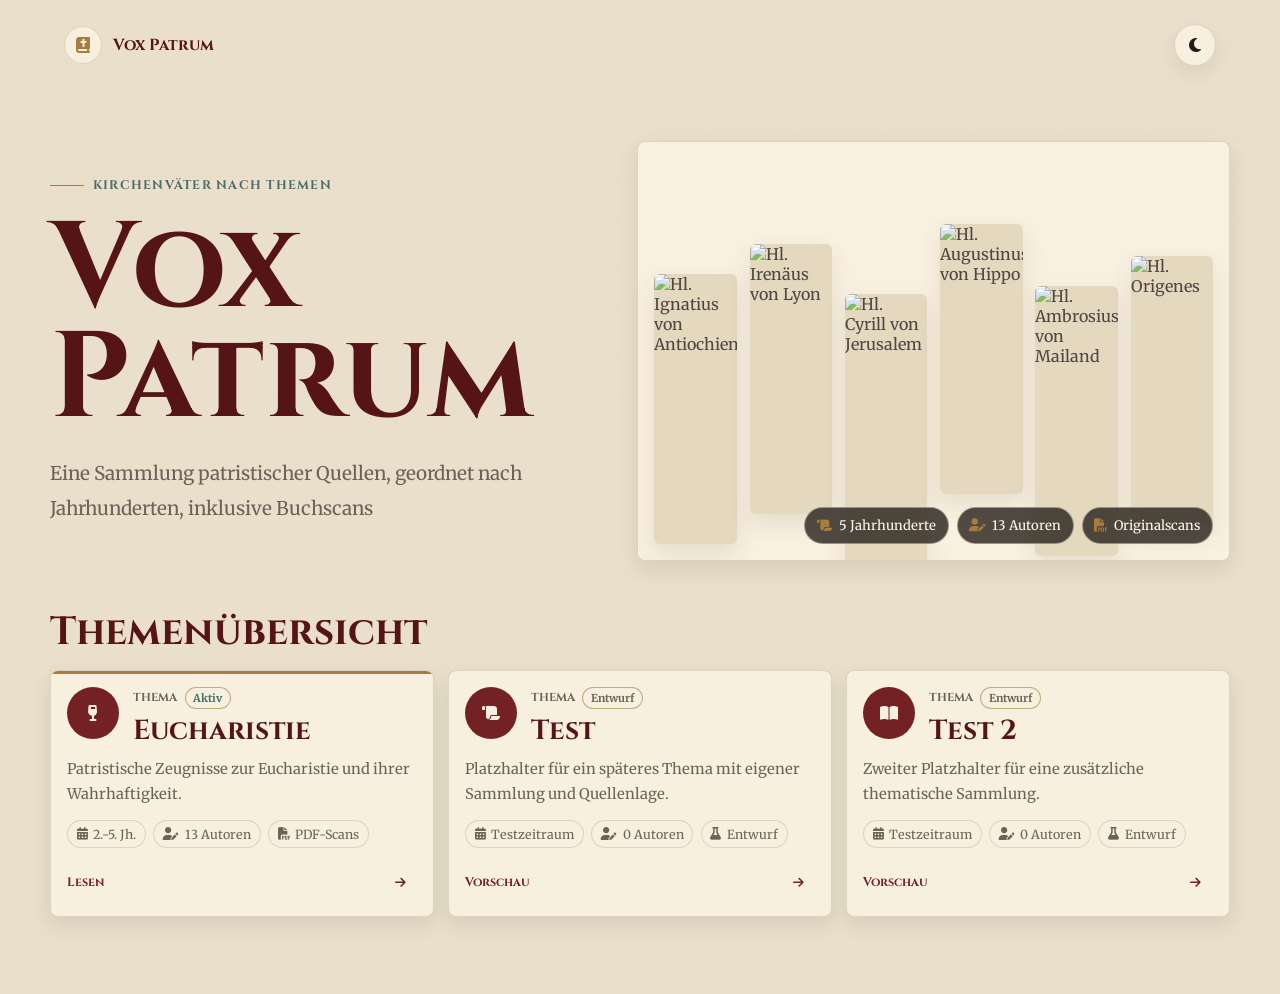
==== index.html @ 566a1a31 "Add files via upload" ====
<!DOCTYPE html>
<html lang="de">
<head>
    <meta charset="UTF-8">
    <meta name="viewport" content="width=device-width, initial-scale=1.0">
    <title>Vox Patrum</title>

    <link rel="preconnect" href="https://fonts.googleapis.com">
    <link rel="preconnect" href="https://fonts.gstatic.com" crossorigin>
    <link href="https://fonts.googleapis.com/css2?family=Cinzel:wght@400;600;700&family=Merriweather:ital,wght@0,300;0,400;0,700;1,400&display=swap" rel="stylesheet">
    <link rel="stylesheet" href="https://cdnjs.cloudflare.com/ajax/libs/font-awesome/6.4.0/css/all.min.css">

    <script>
        (function () {
            const params = new URLSearchParams(window.location.search);
            const themeFromUrl = params.get('theme');
            let storedTheme = null;

            try {
                storedTheme = localStorage.getItem('theme');
                if (themeFromUrl === 'dark' || themeFromUrl === 'light') {
                    localStorage.setItem('theme', themeFromUrl);
                }
            } catch (error) {}

            if ((themeFromUrl || storedTheme) === 'dark') {
                document.documentElement.setAttribute('data-theme', 'dark');
            }
        }());
    </script>

    <style>
        :root {
            --ink: #221b17;
            --muted: #6d6258;
            --paper: #fffaf0;
            --paper-soft: #f4eee1;
            --vellum: #e9dfca;
            --oxblood: #7c1f21;
            --oxblood-strong: #551213;
            --gold: #b78a41;
            --verdigris: #27645d;
            --lapis: #253f67;
            --line: rgba(75, 56, 36, 0.16);
            --shadow: 0 20px 60px rgba(50, 35, 22, 0.18);
            --shadow-tight: 0 12px 28px rgba(50, 35, 22, 0.16);
        }

        [data-theme="dark"] {
            --ink: #f4ead8;
            --muted: #c9bba6;
            --paper: #211916;
            --paper-soft: #181414;
            --vellum: #2b211c;
            --oxblood: #ef8e82;
            --oxblood-strong: #ffd1c9;
            --gold: #e0b86d;
            --verdigris: #7fc0b5;
            --lapis: #aebfe8;
            --line: rgba(242, 220, 184, 0.16);
            --shadow: 0 24px 70px rgba(0, 0, 0, 0.42);
            --shadow-tight: 0 14px 36px rgba(0, 0, 0, 0.34);
        }

        * {
            box-sizing: border-box;
        }

        html {
            min-height: 100%;
            background: var(--paper-soft);
        }

        body {
            min-height: 100vh;
            margin: 0;
            font-family: "Merriweather", serif;
            color: var(--ink);
            background:
                linear-gradient(120deg, rgba(39, 100, 93, 0.12), transparent 34%),
                linear-gradient(300deg, rgba(124, 31, 33, 0.12), transparent 36%),
                var(--paper-soft);
            opacity: 1;
            transition: opacity 240ms ease, background-color 240ms ease, color 240ms ease;
        }

        body::before {
            content: "";
            position: fixed;
            inset: 0;
            pointer-events: none;
            opacity: 0.34;
            background-image:
                linear-gradient(rgba(75, 56, 36, 0.06) 1px, transparent 1px),
                linear-gradient(90deg, rgba(75, 56, 36, 0.045) 1px, transparent 1px);
            background-size: 44px 44px;
            mask-image: linear-gradient(to bottom, #000, transparent 80%);
        }

        button {
            font: inherit;
        }

        #splash-screen {
            position: fixed;
            inset: 0;
            z-index: 100;
            display: grid;
            place-items: center;
            background:
                radial-gradient(circle at center, rgba(183, 138, 65, 0.16), transparent 32%),
                #170706;
            transition: opacity 700ms ease;
        }

        .splash-content {
            display: grid;
            place-items: center;
            gap: 1rem;
            color: #fff7e8;
        }

        .splash-seal {
            display: grid;
            place-items: center;
            width: 88px;
            height: 88px;
            border: 1px solid rgba(224, 184, 109, 0.62);
            border-radius: 50%;
            color: var(--gold);
            box-shadow: 0 0 0 10px rgba(224, 184, 109, 0.08);
            animation: sealPulse 1800ms ease-in-out infinite;
        }

        .splash-text {
            margin: 0;
            font-family: "Cinzel", serif;
            font-size: clamp(1.15rem, 4vw, 1.6rem);
            font-weight: 700;
            letter-spacing: 0.18em;
            text-transform: uppercase;
        }

        .app-shell {
            position: relative;
            z-index: 1;
            display: grid;
            min-height: 100vh;
            grid-template-rows: auto 1fr;
        }

        .topbar {
            display: flex;
            align-items: center;
            justify-content: space-between;
            gap: 1rem;
            padding: clamp(1rem, 2vw, 1.5rem) clamp(1rem, 5vw, 4rem);
        }

        .brand {
            display: inline-flex;
            align-items: center;
            gap: 0.7rem;
            min-width: 0;
            font-family: "Cinzel", serif;
            font-weight: 700;
            color: var(--oxblood-strong);
            text-decoration: none;
        }

        .brand-mark {
            display: grid;
            flex: 0 0 auto;
            width: 38px;
            height: 38px;
            place-items: center;
            border: 1px solid var(--line);
            border-radius: 50%;
            color: var(--gold);
            background: color-mix(in srgb, var(--paper) 84%, transparent);
        }

        .icon-button {
            display: inline-grid;
            width: 42px;
            height: 42px;
            place-items: center;
            border: 1px solid var(--line);
            border-radius: 50%;
            color: var(--ink);
            background: color-mix(in srgb, var(--paper) 86%, transparent);
            box-shadow: 0 8px 18px rgba(50, 35, 22, 0.08);
            cursor: pointer;
            transition: transform 180ms ease, border-color 180ms ease, color 180ms ease;
        }

        .icon-button:hover {
            transform: translateY(-2px);
            border-color: color-mix(in srgb, var(--gold) 70%, var(--line));
            color: var(--oxblood);
        }

        .hero {
            display: grid;
            grid-template-columns: minmax(0, 1fr);
            grid-template-areas:
                "copy"
                "topics"
                "visual";
            align-items: center;
            gap: clamp(1.4rem, 4vw, 3.2rem);
            width: min(1180px, calc(100% - 2rem));
            margin: 0 auto;
            padding: clamp(1rem, 4vw, 3.5rem) 0 clamp(2rem, 6vw, 5rem);
        }

        .hero-copy {
            grid-area: copy;
            display: grid;
            gap: 1.35rem;
            animation: riseIn 620ms ease both;
        }

        .eyebrow {
            display: inline-flex;
            width: max-content;
            align-items: center;
            gap: 0.55rem;
            color: var(--verdigris);
            font-family: "Cinzel", serif;
            font-size: 0.78rem;
            font-weight: 700;
            letter-spacing: 0.1em;
            text-transform: uppercase;
        }

        .eyebrow::before {
            content: "";
            width: 34px;
            height: 1px;
            background: var(--gold);
        }

        h1 {
            max-width: 10ch;
            margin: 0;
            color: var(--oxblood-strong);
            font-family: "Cinzel", serif;
            font-size: clamp(3rem, 11vw, 7.6rem);
            line-height: 0.9;
            font-weight: 700;
        }

        .intro {
            max-width: 650px;
            margin: 0;
            color: var(--muted);
            font-size: clamp(1rem, 1.6vw, 1.18rem);
            line-height: 1.85;
        }

        .topic-overview {
            grid-area: topics;
            display: grid;
            gap: 1rem;
            animation: riseIn 680ms 80ms ease both;
        }

        .overview-heading {
            display: flex;
            align-items: end;
            justify-content: space-between;
            gap: 1rem;
        }

        .overview-heading h2 {
            margin: 0;
            color: var(--oxblood-strong);
            font-family: "Cinzel", serif;
            font-size: clamp(1.45rem, 4.8vw, 2.45rem);
            line-height: 1.05;
        }

        .overview-heading p {
            max-width: 420px;
            margin: 0;
            color: var(--muted);
            font-size: 0.92rem;
            line-height: 1.65;
            text-align: right;
        }

        .topics-grid {
            display: grid;
            grid-template-columns: 1fr;
            gap: 0.85rem;
        }

        .topic-card {
            appearance: none;
            position: relative;
            display: grid;
            grid-template-columns: auto 1fr;
            grid-template-rows: auto auto auto;
            align-items: start;
            gap: 0.75rem 0.9rem;
            min-height: 178px;
            padding: 1rem;
            border: 1px solid var(--line);
            border-radius: 8px;
            color: var(--ink);
            background:
                linear-gradient(135deg, color-mix(in srgb, var(--paper) 92%, transparent), color-mix(in srgb, var(--vellum) 72%, transparent)),
                var(--paper);
            box-shadow: var(--shadow-tight);
            text-align: left;
            cursor: pointer;
            overflow: hidden;
            transition: transform 200ms ease, box-shadow 200ms ease, border-color 200ms ease, background-color 200ms ease;
        }

        .topic-card::before {
            content: "";
            position: absolute;
            inset: 0 0 auto;
            height: 3px;
            background: linear-gradient(90deg, var(--gold), var(--verdigris), transparent);
            opacity: 0;
            transition: opacity 200ms ease;
        }

        .topic-card:hover {
            transform: translateY(-4px);
            border-color: var(--gold);
            box-shadow: var(--shadow);
        }

        .topic-card:hover::before,
        .topic-card.is-active::before {
            opacity: 1;
        }

        .topic-icon {
            display: grid;
            width: 52px;
            height: 52px;
            place-items: center;
            border-radius: 50%;
            color: #fffaf0;
            background: linear-gradient(145deg, var(--oxblood), var(--lapis));
        }

        .topic-content {
            display: grid;
            min-width: 0;
            gap: 0.42rem;
        }

        .topic-label {
            display: flex;
            flex-wrap: wrap;
            align-items: center;
            gap: 0.45rem;
            color: var(--muted);
            font-family: "Cinzel", serif;
            font-size: 0.72rem;
            font-weight: 700;
            text-transform: uppercase;
        }

        .topic-status {
            display: inline-flex;
            align-items: center;
            min-height: 22px;
            padding: 0.2rem 0.48rem;
            border: 1px solid color-mix(in srgb, var(--gold) 46%, var(--line));
            border-radius: 999px;
            color: var(--verdigris);
            background: color-mix(in srgb, var(--gold) 13%, transparent);
            font-family: "Merriweather", serif;
            font-size: 0.68rem;
            font-weight: 700;
            text-transform: none;
            white-space: nowrap;
        }

        .topic-card:not(.is-active) .topic-status {
            color: var(--muted);
            background: color-mix(in srgb, var(--paper) 70%, transparent);
        }

        .topic-title {
            display: block;
            color: var(--oxblood-strong);
            font-family: "Cinzel", serif;
            font-size: clamp(1.28rem, 5.8vw, 1.72rem);
            font-weight: 700;
            line-height: 1.08;
        }

        .topic-meta {
            display: flex;
            flex-wrap: wrap;
            gap: 0.45rem;
            grid-column: 1 / -1;
            margin-top: 0.15rem;
            color: var(--muted);
            font-size: 0.78rem;
        }

        .topic-meta span {
            display: inline-flex;
            align-items: center;
            gap: 0.35rem;
            min-height: 28px;
            padding: 0.32rem 0.55rem;
            border: 1px solid var(--line);
            border-radius: 999px;
            background: color-mix(in srgb, var(--paper) 70%, transparent);
            white-space: nowrap;
        }

        .topic-description {
            grid-column: 1 / -1;
            margin: 0;
            color: var(--muted);
            font-size: 0.92rem;
            line-height: 1.65;
        }

        .topic-footer {
            display: flex;
            grid-column: 1 / -1;
            align-items: center;
            justify-content: space-between;
            gap: 0.8rem;
            margin-top: auto;
            padding-top: 0.35rem;
            color: var(--oxblood);
            font-family: "Cinzel", serif;
            font-size: 0.76rem;
            font-weight: 700;
        }

        .topic-footer i {
            display: grid;
            width: 34px;
            height: 34px;
            place-items: center;
            border-radius: 50%;
            color: var(--oxblood);
            background: color-mix(in srgb, var(--gold) 18%, transparent);
        }

        .portrait-panel {
            grid-area: visual;
            position: relative;
            display: grid;
            grid-template-columns: repeat(6, minmax(0, 1fr));
            gap: clamp(0.45rem, 1vw, 0.8rem);
            align-items: end;
            min-height: 420px;
            padding: clamp(0.65rem, 1.4vw, 1rem);
            border: 1px solid var(--line);
            border-radius: 8px;
            background: color-mix(in srgb, var(--paper) 70%, transparent);
            box-shadow: var(--shadow);
            overflow: hidden;
            animation: riseIn 720ms 120ms ease both;
        }

        .portrait-panel::before {
            content: "";
            position: absolute;
            inset: 0;
            background:
                linear-gradient(to top, color-mix(in srgb, var(--paper-soft) 96%, transparent), transparent 48%),
                linear-gradient(90deg, rgba(37, 63, 103, 0.12), transparent 34%, rgba(39, 100, 93, 0.12));
            pointer-events: none;
            z-index: 1;
        }

        .portrait {
            position: relative;
            z-index: 0;
            min-height: 270px;
            border-radius: 6px;
            overflow: hidden;
            background: var(--vellum);
            transform: translateY(var(--lift, 0));
            box-shadow: 0 16px 34px rgba(50, 35, 22, 0.18);
        }

        .portrait:nth-child(2) { --lift: -30px; }
        .portrait:nth-child(3) { --lift: 20px; }
        .portrait:nth-child(4) { --lift: -50px; }
        .portrait:nth-child(5) { --lift: 12px; }
        .portrait:nth-child(6) { --lift: -18px; }

        .portrait img {
            display: block;
            width: 100%;
            height: 100%;
            min-height: 270px;
            object-fit: cover;
            filter: saturate(0.92) contrast(1.04);
            transition: transform 600ms ease, filter 600ms ease;
        }

        .portrait-panel:hover img {
            transform: scale(1.035);
            filter: saturate(1.04) contrast(1.06);
        }

        .stats {
            position: absolute;
            right: 1rem;
            bottom: 1rem;
            z-index: 2;
            display: flex;
            flex-wrap: wrap;
            justify-content: flex-end;
            gap: 0.5rem;
        }

        .stat {
            display: inline-flex;
            align-items: center;
            gap: 0.45rem;
            padding: 0.58rem 0.72rem;
            border: 1px solid rgba(255, 250, 240, 0.42);
            border-radius: 999px;
            color: #fff8e8;
            background: rgba(34, 27, 23, 0.78);
            backdrop-filter: blur(12px);
            font-size: 0.82rem;
            white-space: nowrap;
        }

        .stat i {
            color: var(--gold);
        }

        :root {
            --paper: #f8f0df;
            --paper-soft: #e9dfca;
            --vellum: #ded0b6;
            --oxblood: #742123;
            --oxblood-strong: #551516;
            --gold: #a77d3f;
            --verdigris: #496d65;
            --lapis: #4f5b70;
            --shadow: 0 14px 34px rgba(50, 35, 22, 0.12);
            --shadow-tight: 0 8px 20px rgba(50, 35, 22, 0.1);
        }

        [data-theme="dark"] {
            --paper: #141211;
            --paper-soft: #0b0a0a;
            --vellum: #1d1917;
            --oxblood: #c53d3f;
            --oxblood-strong: #f05f60;
            --gold: #cda765;
            --verdigris: #87aaa2;
            --lapis: #9ba6b9;
            --shadow: 0 16px 38px rgba(0, 0, 0, 0.34);
            --shadow-tight: 0 10px 24px rgba(0, 0, 0, 0.26);
        }

        body {
            background: var(--paper-soft);
        }

        body::before {
            opacity: 0.18;
        }

        #splash-screen {
            background: #170706;
        }

        .topic-card {
            background: var(--paper);
        }

        .topic-card::before {
            background: var(--gold);
        }

        .topic-icon {
            color: var(--paper);
            background: var(--oxblood);
        }

        .topic-status,
        .topic-card:not(.is-active) .topic-status,
        .topic-meta span,
        .topic-footer i,
        .brand-mark,
        .icon-button {
            background: var(--paper);
        }

        .topic-status {
            color: var(--verdigris);
        }

        .portrait-panel {
            background: var(--paper);
            box-shadow: var(--shadow-tight);
        }

        .portrait-panel::before {
            background: color-mix(in srgb, var(--paper) 22%, transparent);
        }

        .portrait {
            box-shadow: 0 10px 22px rgba(50, 35, 22, 0.12);
        }

        @keyframes sealPulse {
            0%, 100% { transform: scale(1); opacity: 0.72; }
            50% { transform: scale(1.05); opacity: 1; }
        }

        @keyframes riseIn {
            from { opacity: 0; transform: translateY(18px); }
            to { opacity: 1; transform: translateY(0); }
        }

        @media (min-width: 860px) {
            .hero {
                grid-template-columns: 0.95fr 1.05fr;
                grid-template-areas:
                    "copy visual"
                    "topics topics";
            }

            .topics-grid {
                grid-template-columns: 0.95fr 1.05fr;
            }
        }

        @media (min-width: 980px) {
            .topics-grid {
                grid-template-columns: repeat(3, minmax(0, 1fr));
            }
        }

        @media (max-width: 720px) {
            .topbar {
                padding-inline: 1rem;
            }

            .hero {
                width: min(100% - 1.2rem, 640px);
                grid-template-areas:
                    "copy"
                    "topics"
                    "visual";
                gap: 1.1rem;
                padding-top: 0.5rem;
            }

            .overview-heading {
                display: grid;
                gap: 0.45rem;
            }

            .overview-heading p {
                text-align: left;
            }

            .topic-card {
                min-height: 166px;
                padding: 0.9rem;
            }

            .topic-icon {
                width: 48px;
                height: 48px;
            }

            .portrait-panel {
                min-height: 0;
                height: 190px;
                grid-template-columns: repeat(3, 1fr);
                align-items: stretch;
                padding: 0.45rem;
            }

            .portrait {
                min-height: 0;
                height: 100%;
                transform: none;
            }

            .portrait img {
                height: 100%;
                min-height: 0;
            }

            .portrait:nth-child(n+4) {
                display: none;
            }

            .stats {
                left: 0.65rem;
                right: 0.65rem;
                bottom: 0.65rem;
                justify-content: flex-start;
                gap: 0.35rem;
            }

            .stat {
                padding: 0.42rem 0.55rem;
                font-size: 0.74rem;
            }
        }

        @media (prefers-reduced-motion: reduce) {
            *,
            *::before,
            *::after {
                animation-duration: 1ms !important;
                scroll-behavior: auto !important;
                transition-duration: 1ms !important;
            }
        }
    </style>
</head>

<body>
<div id="splash-screen" aria-hidden="true">
    <div class="splash-content">
        <div class="splash-seal"><i class="fa-solid fa-cross fa-2x"></i></div>
        <p class="splash-text">VOX PATRUM</p>
    </div>
</div>

<div class="app-shell">
    <header class="topbar">
        <a class="brand" href="index.html" aria-label="Vox Patrum Startseite">
            <span class="brand-mark"><i class="fa-solid fa-book-bible"></i></span>
            <span>Vox Patrum</span>
        </a>
        <button class="icon-button" type="button" onclick="toggleTheme()" aria-label="Darstellung wechseln" title="Darstellung wechseln">
            <i id="theme-icon" class="fa-solid fa-moon"></i>
        </button>
    </header>

    <main class="hero" id="main">
        <section class="hero-copy" aria-labelledby="page-title">
            <span class="eyebrow">Kirchenväter nach Themen</span>
            <h1 id="page-title">Vox Patrum</h1>
            <p class="intro">Eine Sammlung patristischer Quellen, geordnet nach Jahrhunderten, inklusive Buchscans</p>
        </section>

        <section class="topic-overview" aria-labelledby="topics-title">
            <div class="overview-heading">
                <h2 id="topics-title">Themenübersicht</h2>
            </div>

            <div class="topics-grid">
                <button class="topic-card is-active" type="button" onclick="openTopic('eucharistie.html')">
                <span class="topic-icon"><i class="fa-solid fa-wine-glass"></i></span>
                <span class="topic-content">
                    <span class="topic-label">Thema <span class="topic-status">Aktiv</span></span>
                    <span class="topic-title">Eucharistie</span>
                </span>
                <p class="topic-description">Patristische Zeugnisse zur Eucharistie und ihrer Wahrhaftigkeit.</p>
                <span class="topic-meta">
                    <span><i class="fa-solid fa-calendar-days"></i> 2.-5. Jh.</span>
                    <span><i class="fa-solid fa-user-pen"></i> 13 Autoren</span>
                    <span><i class="fa-solid fa-file-pdf"></i> PDF-Scans</span>
                </span>
                <span class="topic-footer">Lesen <i class="fa-solid fa-arrow-right"></i></span>
                </button>

                <button class="topic-card" type="button" onclick="openTopic('test.html')">
                <span class="topic-icon"><i class="fa-solid fa-scroll"></i></span>
                <span class="topic-content">
                    <span class="topic-label">Thema <span class="topic-status">Entwurf</span></span>
                    <span class="topic-title">Test</span>
                </span>
                <p class="topic-description">Platzhalter für ein späteres Thema mit eigener Sammlung und Quellenlage.</p>
                <span class="topic-meta">
                    <span><i class="fa-solid fa-calendar-days"></i> Testzeitraum</span>
                    <span><i class="fa-solid fa-user-pen"></i> 0 Autoren</span>
                    <span><i class="fa-solid fa-flask"></i> Entwurf</span>
                </span>
                <span class="topic-footer">Vorschau <i class="fa-solid fa-arrow-right"></i></span>
                </button>

                <button class="topic-card" type="button" onclick="openTopic('test2.html')">
                <span class="topic-icon"><i class="fa-solid fa-book-open"></i></span>
                <span class="topic-content">
                    <span class="topic-label">Thema <span class="topic-status">Entwurf</span></span>
                    <span class="topic-title">Test 2</span>
                </span>
                <p class="topic-description">Zweiter Platzhalter für eine zusätzliche thematische Sammlung.</p>
                <span class="topic-meta">
                    <span><i class="fa-solid fa-calendar-days"></i> Testzeitraum</span>
                    <span><i class="fa-solid fa-user-pen"></i> 0 Autoren</span>
                    <span><i class="fa-solid fa-flask"></i> Entwurf</span>
                </span>
                <span class="topic-footer">Vorschau <i class="fa-solid fa-arrow-right"></i></span>
                </button>
            </div>
        </section>

        <section class="portrait-panel" aria-label="Kirchenväter">
            <div class="portrait"><img src="profilbilder/ignatius_von_antiochien.jpg" alt="Hl. Ignatius von Antiochien"></div>
            <div class="portrait"><img src="profilbilder/irenaeus_von_lyon.jpg" alt="Hl. Irenäus von Lyon"></div>
            <div class="portrait"><img src="profilbilder/cyrill_von_jerusalem.jpg" alt="Hl. Cyrill von Jerusalem"></div>
            <div class="portrait"><img src="profilbilder/augustinus_von_hippo.jpg" alt="Hl. Augustinus von Hippo"></div>
            <div class="portrait"><img src="profilbilder/ambrosius_von_mailand.jpg" alt="Hl. Ambrosius von Mailand"></div>
            <div class="portrait"><img src="profilbilder/origenes.jpg" alt="Hl. Origenes"></div>
            <div class="stats" aria-label="Sammlungsumfang">
                <span class="stat"><i class="fa-solid fa-scroll"></i> 5 Jahrhunderte</span>
                <span class="stat"><i class="fa-solid fa-user-pen"></i> 13 Autoren</span>
                <span class="stat"><i class="fa-solid fa-file-pdf"></i> Originalscans</span>
            </div>
        </section>
    </main>
</div>

<script>
    function applySavedTheme() {
        const savedTheme = getStoredTheme();
        const icon = document.getElementById('theme-icon');

        if (savedTheme === 'dark') {
            document.documentElement.setAttribute('data-theme', 'dark');
            icon.className = 'fa-solid fa-sun';
        } else {
            document.documentElement.removeAttribute('data-theme');
            icon.className = 'fa-solid fa-moon';
        }
    }

    function showMain() {
        const splash = document.getElementById('splash-screen');
        const reduceMotion = window.matchMedia('(prefers-reduced-motion: reduce)').matches;
        document.body.style.opacity = '1';

        if (sessionStorage.getItem('splashShown') || reduceMotion) {
            splash.style.display = 'none';
            return;
        }

        sessionStorage.setItem('splashShown', 'true');
        setTimeout(() => {
            splash.style.opacity = '0';
            setTimeout(() => {
                splash.style.display = 'none';
            }, 720);
        }, 850);
    }

    window.addEventListener('pageshow', () => {
        applySavedTheme();
        showMain();
    });

    function toggleTheme() {
        const isDark = document.documentElement.hasAttribute('data-theme');
        setStoredTheme(isDark ? 'light' : 'dark');
        applySavedTheme();
    }

    function getStoredTheme() {
        try {
            return localStorage.getItem('theme') || 'light';
        } catch (error) {
            return document.documentElement.hasAttribute('data-theme') ? 'dark' : 'light';
        }
    }

    function setStoredTheme(theme) {
        try {
            localStorage.setItem('theme', theme);
        } catch (error) {}
    }

    function themedUrl(page) {
        const theme = document.documentElement.hasAttribute('data-theme') ? 'dark' : 'light';
        const separator = page.includes('?') ? '&' : '?';
        return `${page}${separator}theme=${theme}`;
    }

    function openTopic(page) {
        document.body.style.opacity = '0';
        setTimeout(() => {
            window.location.href = themedUrl(page);
        }, 180);
    }
</script>

</body>
</html>
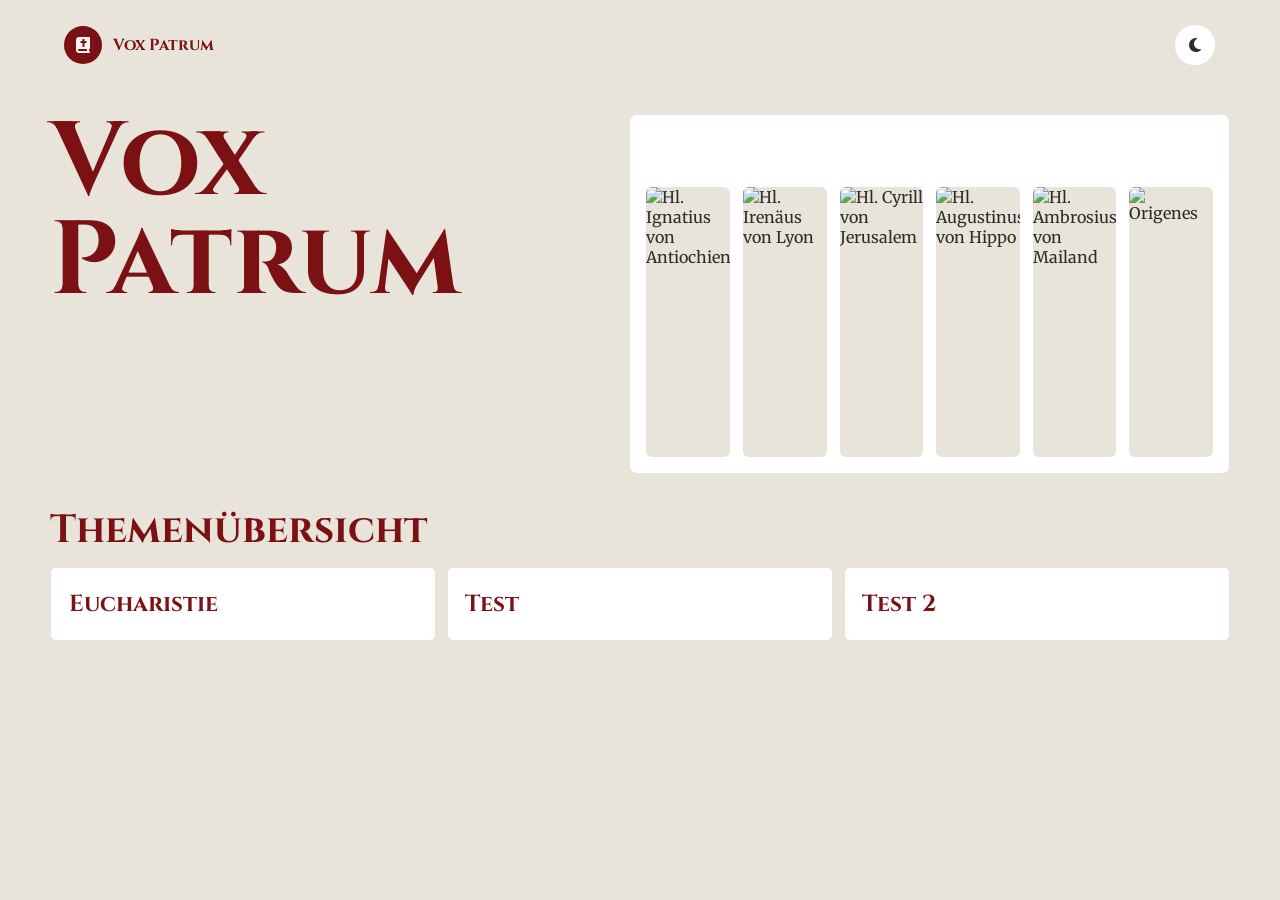
==== commit 5b91e53c: "Simplify frontend and restore classic theme colors" ====
--- a/index.html
+++ b/index.html
@@ -76,10 +76,7 @@
             margin: 0;
             font-family: "Merriweather", serif;
             color: var(--ink);
-            background:
-                linear-gradient(120deg, rgba(39, 100, 93, 0.12), transparent 34%),
-                linear-gradient(300deg, rgba(124, 31, 33, 0.12), transparent 36%),
-                var(--paper-soft);
+            background: var(--paper-soft);
             opacity: 1;
             transition: opacity 240ms ease, background-color 240ms ease, color 240ms ease;
         }
@@ -90,11 +87,7 @@
             inset: 0;
             pointer-events: none;
             opacity: 0.34;
-            background-image:
-                linear-gradient(rgba(75, 56, 36, 0.06) 1px, transparent 1px),
-                linear-gradient(90deg, rgba(75, 56, 36, 0.045) 1px, transparent 1px);
-            background-size: 44px 44px;
-            mask-image: linear-gradient(to bottom, #000, transparent 80%);
+            background: transparent;
         }
 
         button {
@@ -107,9 +100,7 @@
             z-index: 100;
             display: grid;
             place-items: center;
-            background:
-                radial-gradient(circle at center, rgba(183, 138, 65, 0.16), transparent 32%),
-                #170706;
+            background: #170706;
             transition: opacity 700ms ease;
         }
 
@@ -309,9 +300,7 @@
             border: 1px solid var(--line);
             border-radius: 8px;
             color: var(--ink);
-            background:
-                linear-gradient(135deg, color-mix(in srgb, var(--paper) 92%, transparent), color-mix(in srgb, var(--vellum) 72%, transparent)),
-                var(--paper);
+            background: var(--paper);
             box-shadow: var(--shadow-tight);
             text-align: left;
             cursor: pointer;
@@ -324,7 +313,7 @@
             position: absolute;
             inset: 0 0 auto;
             height: 3px;
-            background: linear-gradient(90deg, var(--gold), var(--verdigris), transparent);
+            background: var(--gold);
             opacity: 0;
             transition: opacity 200ms ease;
         }
@@ -347,7 +336,7 @@
             place-items: center;
             border-radius: 50%;
             color: #fffaf0;
-            background: linear-gradient(145deg, var(--oxblood), var(--lapis));
+            background: var(--oxblood);
         }
 
         .topic-content {
@@ -473,9 +462,7 @@
             content: "";
             position: absolute;
             inset: 0;
-            background:
-                linear-gradient(to top, color-mix(in srgb, var(--paper-soft) 96%, transparent), transparent 48%),
-                linear-gradient(90deg, rgba(37, 63, 103, 0.12), transparent 34%, rgba(39, 100, 93, 0.12));
+            background: transparent;
             pointer-events: none;
             z-index: 1;
         }
@@ -558,9 +545,9 @@
             --paper: #141211;
             --paper-soft: #0b0a0a;
             --vellum: #1d1917;
-            --oxblood: #c53d3f;
-            --oxblood-strong: #f05f60;
-            --gold: #cda765;
+            --oxblood: #c89b3c;
+            --oxblood-strong: #f0cf82;
+            --gold: #d6ae5d;
             --verdigris: #87aaa2;
             --lapis: #9ba6b9;
             --shadow: 0 16px 38px rgba(0, 0, 0, 0.34);
@@ -728,16 +715,10 @@
             }
         }
     </style>
+    <link rel="stylesheet" href="simple-theme.css">
 </head>
 
 <body>
-<div id="splash-screen" aria-hidden="true">
-    <div class="splash-content">
-        <div class="splash-seal"><i class="fa-solid fa-cross fa-2x"></i></div>
-        <p class="splash-text">VOX PATRUM</p>
-    </div>
-</div>
-
 <div class="app-shell">
     <header class="topbar">
         <a class="brand" href="index.html" aria-label="Vox Patrum Startseite">
@@ -751,9 +732,7 @@
 
     <main class="hero" id="main">
         <section class="hero-copy" aria-labelledby="page-title">
-            <span class="eyebrow">Kirchenväter nach Themen</span>
             <h1 id="page-title">Vox Patrum</h1>
-            <p class="intro">Eine Sammlung patristischer Quellen, geordnet nach Jahrhunderten, inklusive Buchscans</p>
         </section>
 
         <section class="topic-overview" aria-labelledby="topics-title">
@@ -763,48 +742,15 @@
 
             <div class="topics-grid">
                 <button class="topic-card is-active" type="button" onclick="openTopic('eucharistie.html')">
-                <span class="topic-icon"><i class="fa-solid fa-wine-glass"></i></span>
-                <span class="topic-content">
-                    <span class="topic-label">Thema <span class="topic-status">Aktiv</span></span>
                     <span class="topic-title">Eucharistie</span>
-                </span>
-                <p class="topic-description">Patristische Zeugnisse zur Eucharistie und ihrer Wahrhaftigkeit.</p>
-                <span class="topic-meta">
-                    <span><i class="fa-solid fa-calendar-days"></i> 2.-5. Jh.</span>
-                    <span><i class="fa-solid fa-user-pen"></i> 13 Autoren</span>
-                    <span><i class="fa-solid fa-file-pdf"></i> PDF-Scans</span>
-                </span>
-                <span class="topic-footer">Lesen <i class="fa-solid fa-arrow-right"></i></span>
                 </button>
 
                 <button class="topic-card" type="button" onclick="openTopic('test.html')">
-                <span class="topic-icon"><i class="fa-solid fa-scroll"></i></span>
-                <span class="topic-content">
-                    <span class="topic-label">Thema <span class="topic-status">Entwurf</span></span>
                     <span class="topic-title">Test</span>
-                </span>
-                <p class="topic-description">Platzhalter für ein späteres Thema mit eigener Sammlung und Quellenlage.</p>
-                <span class="topic-meta">
-                    <span><i class="fa-solid fa-calendar-days"></i> Testzeitraum</span>
-                    <span><i class="fa-solid fa-user-pen"></i> 0 Autoren</span>
-                    <span><i class="fa-solid fa-flask"></i> Entwurf</span>
-                </span>
-                <span class="topic-footer">Vorschau <i class="fa-solid fa-arrow-right"></i></span>
                 </button>
 
                 <button class="topic-card" type="button" onclick="openTopic('test2.html')">
-                <span class="topic-icon"><i class="fa-solid fa-book-open"></i></span>
-                <span class="topic-content">
-                    <span class="topic-label">Thema <span class="topic-status">Entwurf</span></span>
                     <span class="topic-title">Test 2</span>
-                </span>
-                <p class="topic-description">Zweiter Platzhalter für eine zusätzliche thematische Sammlung.</p>
-                <span class="topic-meta">
-                    <span><i class="fa-solid fa-calendar-days"></i> Testzeitraum</span>
-                    <span><i class="fa-solid fa-user-pen"></i> 0 Autoren</span>
-                    <span><i class="fa-solid fa-flask"></i> Entwurf</span>
-                </span>
-                <span class="topic-footer">Vorschau <i class="fa-solid fa-arrow-right"></i></span>
                 </button>
             </div>
         </section>
@@ -815,12 +761,7 @@
             <div class="portrait"><img src="profilbilder/cyrill_von_jerusalem.jpg" alt="Hl. Cyrill von Jerusalem"></div>
             <div class="portrait"><img src="profilbilder/augustinus_von_hippo.jpg" alt="Hl. Augustinus von Hippo"></div>
             <div class="portrait"><img src="profilbilder/ambrosius_von_mailand.jpg" alt="Hl. Ambrosius von Mailand"></div>
-            <div class="portrait"><img src="profilbilder/origenes.jpg" alt="Hl. Origenes"></div>
-            <div class="stats" aria-label="Sammlungsumfang">
-                <span class="stat"><i class="fa-solid fa-scroll"></i> 5 Jahrhunderte</span>
-                <span class="stat"><i class="fa-solid fa-user-pen"></i> 13 Autoren</span>
-                <span class="stat"><i class="fa-solid fa-file-pdf"></i> Originalscans</span>
-            </div>
+            <div class="portrait"><img src="profilbilder/origenes.jpg" alt="Origenes"></div>
         </section>
     </main>
 </div>
@@ -839,28 +780,8 @@
         }
     }
 
-    function showMain() {
-        const splash = document.getElementById('splash-screen');
-        const reduceMotion = window.matchMedia('(prefers-reduced-motion: reduce)').matches;
-        document.body.style.opacity = '1';
-
-        if (sessionStorage.getItem('splashShown') || reduceMotion) {
-            splash.style.display = 'none';
-            return;
-        }
-
-        sessionStorage.setItem('splashShown', 'true');
-        setTimeout(() => {
-            splash.style.opacity = '0';
-            setTimeout(() => {
-                splash.style.display = 'none';
-            }, 720);
-        }, 850);
-    }
-
     window.addEventListener('pageshow', () => {
         applySavedTheme();
-        showMain();
     });
 
     function toggleTheme() {
@@ -890,10 +811,7 @@
     }
 
     function openTopic(page) {
-        document.body.style.opacity = '0';
-        setTimeout(() => {
-            window.location.href = themedUrl(page);
-        }, 180);
+        window.location.href = themedUrl(page);
     }
 </script>
 
--- a/simple-theme.css
+++ b/simple-theme.css
@@ -0,0 +1,315 @@
+:root {
+    color-scheme: light;
+    --ink: #2c2c2c;
+    --muted: #555555;
+    --paper: #ffffff;
+    --paper-soft: #e8e4d9;
+    --vellum: #e8e4d9;
+    --oxblood: #7b1113;
+    --oxblood-strong: #7b1113;
+    --gold: #c5a05a;
+    --verdigris: #555555;
+    --lapis: #7b1113;
+    --line: rgba(0, 0, 0, 0.1);
+    --nav-bg: #1a1a1a;
+    --nav-active: #c5a05a;
+    --shadow: 0 4px 15px rgba(0, 0, 0, 0.1);
+    --shadow-tight: 0 4px 15px rgba(0, 0, 0, 0.1);
+}
+
+[data-theme="dark"] {
+    color-scheme: dark;
+    --ink: #e0e0e0;
+    --muted: #aaaaaa;
+    --paper: #1e1e1e;
+    --paper-soft: #121212;
+    --vellum: #1e1e1e;
+    --oxblood: #ff6b6b;
+    --oxblood-strong: #ff6b6b;
+    --gold: #d4af37;
+    --verdigris: #aaaaaa;
+    --lapis: #ff6b6b;
+    --line: rgba(0, 0, 0, 0.5);
+    --nav-bg: #000000;
+    --nav-active: #d4af37;
+    --shadow: 0 4px 15px rgba(0, 0, 0, 0.5);
+    --shadow-tight: 0 4px 15px rgba(0, 0, 0, 0.5);
+}
+
+*,
+*::before,
+*::after {
+    animation: none !important;
+    background-image: none !important;
+    mask-image: none !important;
+}
+
+html,
+body {
+    background: var(--paper-soft) !important;
+}
+
+body {
+    opacity: 1 !important;
+    transition: background-color 120ms ease, color 120ms ease !important;
+}
+
+body::before,
+#splash-screen {
+    display: none !important;
+}
+
+.brand {
+    background-color: transparent !important;
+}
+
+.brand-mark,
+.icon-button,
+.header-title,
+.header-actions a,
+.header-actions button,
+.topic-card,
+.portrait-panel,
+.template-card,
+.empty-card,
+.chip,
+.card-kicker,
+.timeline-mini span,
+.source-mini span,
+.action,
+#search-input,
+.tool-chip,
+.author-chip,
+.mini-action,
+.secondary-action,
+.home-mosaic,
+.home-stat,
+.result-count,
+.collapse-all-btn,
+.quote-card,
+.quote-source,
+.share-btn,
+.pdf-btn,
+.bookmark-btn,
+.read-more-btn,
+.empty-state,
+.saved-note {
+    background-color: var(--paper) !important;
+}
+
+.brand-mark,
+.brand i,
+.topic-icon,
+.primary-action,
+.action.primary {
+    background-color: var(--oxblood) !important;
+}
+
+.brand-mark,
+.brand i,
+.topic-icon,
+.primary-action,
+.action.primary {
+    color: #fff5f5 !important;
+}
+
+.brand:hover,
+.icon-button:hover,
+.header-title:hover,
+.header-actions a:hover,
+.header-actions button:hover,
+.topic-card:hover,
+.action:hover,
+.primary-action:hover,
+.secondary-action:hover,
+.tool-chip:hover,
+.author-chip:hover,
+.mini-action:hover,
+.collapse-all-btn:hover,
+.share-btn:hover,
+.pdf-btn:hover,
+.bookmark-btn:hover,
+.read-more-btn:hover,
+nav button:hover,
+.pdf-btn:active,
+.bookmark-btn:active,
+.read-more-btn:active,
+nav button:active {
+    transform: none !important;
+}
+
+.icon-button,
+.header-title,
+.header-actions a,
+.header-actions button,
+.brand,
+.action,
+.primary-action,
+.secondary-action,
+.tool-chip,
+.author-chip,
+.mini-action,
+.collapse-all-btn,
+.share-btn,
+.pdf-btn,
+.bookmark-btn,
+.read-more-btn,
+nav button {
+    box-shadow: none !important;
+}
+
+/* Index: concise topic list and a still portrait gallery. */
+.hero {
+    align-self: start;
+    align-items: start;
+    gap: clamp(1.25rem, 3vw, 2.25rem);
+    padding-top: clamp(0.5rem, 2vw, 1.5rem);
+}
+
+.hero-copy,
+.topic-overview,
+.portrait-panel {
+    animation: none !important;
+}
+
+.hero-copy {
+    gap: 0;
+}
+
+.hero-copy h1 {
+    max-width: none;
+    font-size: clamp(2.8rem, 10vw, 6.5rem);
+    line-height: 0.95;
+}
+
+.topics-grid {
+    gap: 0.65rem;
+}
+
+.topic-card {
+    display: flex;
+    align-items: center;
+    min-height: 74px;
+    padding: 1rem 1.1rem;
+    border-radius: 6px;
+    box-shadow: none !important;
+    overflow: visible;
+    transition: border-color 140ms ease, background-color 140ms ease !important;
+}
+
+.topic-card::before {
+    display: none !important;
+}
+
+.topic-card:hover,
+.topic-card:focus-visible {
+    border-color: var(--oxblood);
+    box-shadow: none !important;
+}
+
+.topics-grid .topic-title {
+    color: var(--oxblood-strong);
+    font-size: clamp(1.15rem, 4vw, 1.45rem);
+}
+
+.portrait-panel {
+    min-height: 360px;
+    background-color: var(--paper) !important;
+    box-shadow: none !important;
+}
+
+.portrait-panel::before {
+    display: none !important;
+}
+
+.portrait,
+.portrait:nth-child(n) {
+    transform: none !important;
+    box-shadow: none !important;
+}
+
+.portrait img,
+.portrait-panel:hover img {
+    filter: none !important;
+    transform: none !important;
+    transition: none !important;
+}
+
+/* Reader: keep functional state changes, remove decorative reveals and zooms. */
+.view-section,
+#search-container,
+.bookmark-btn.saved {
+    animation: none !important;
+}
+
+.quote-card,
+.quote-card.is-visible,
+.quote-card:hover {
+    opacity: 1 !important;
+    transform: none !important;
+    transition: border-color 140ms ease, box-shadow 140ms ease !important;
+    transition-delay: 0ms !important;
+}
+
+.quote-card:hover {
+    border-color: var(--line);
+    border-left-color: var(--gold);
+    box-shadow: var(--shadow-tight) !important;
+}
+
+.home-mosaic img,
+.home-mosaic img:nth-child(n),
+.home-mosaic:hover img {
+    filter: none !important;
+    transform: none !important;
+    transition: none !important;
+}
+
+h2.topic-title::after,
+.quote-card::before {
+    background-color: var(--gold) !important;
+}
+
+.quote-card {
+    border-left-color: var(--gold) !important;
+}
+
+.tool-chip.active,
+.author-chip.active,
+.bookmark-btn.active,
+mark,
+[data-theme="dark"] mark {
+    background-color: color-mix(in srgb, var(--paper) 78%, var(--oxblood) 22%) !important;
+}
+
+nav {
+    background-color: var(--nav-bg) !important;
+}
+
+nav button {
+    color: #888888 !important;
+}
+
+[data-theme="dark"] nav button {
+    color: #555555 !important;
+}
+
+nav button.active {
+    color: var(--nav-active) !important;
+}
+
+@media (max-width: 720px) {
+    .hero-copy h1 {
+        font-size: clamp(2.55rem, 14vw, 4.25rem);
+    }
+
+    .topic-card {
+        min-height: 62px;
+        padding: 0.8rem 0.9rem;
+    }
+
+    .portrait-panel {
+        min-height: 0;
+        height: 190px;
+    }
+}
